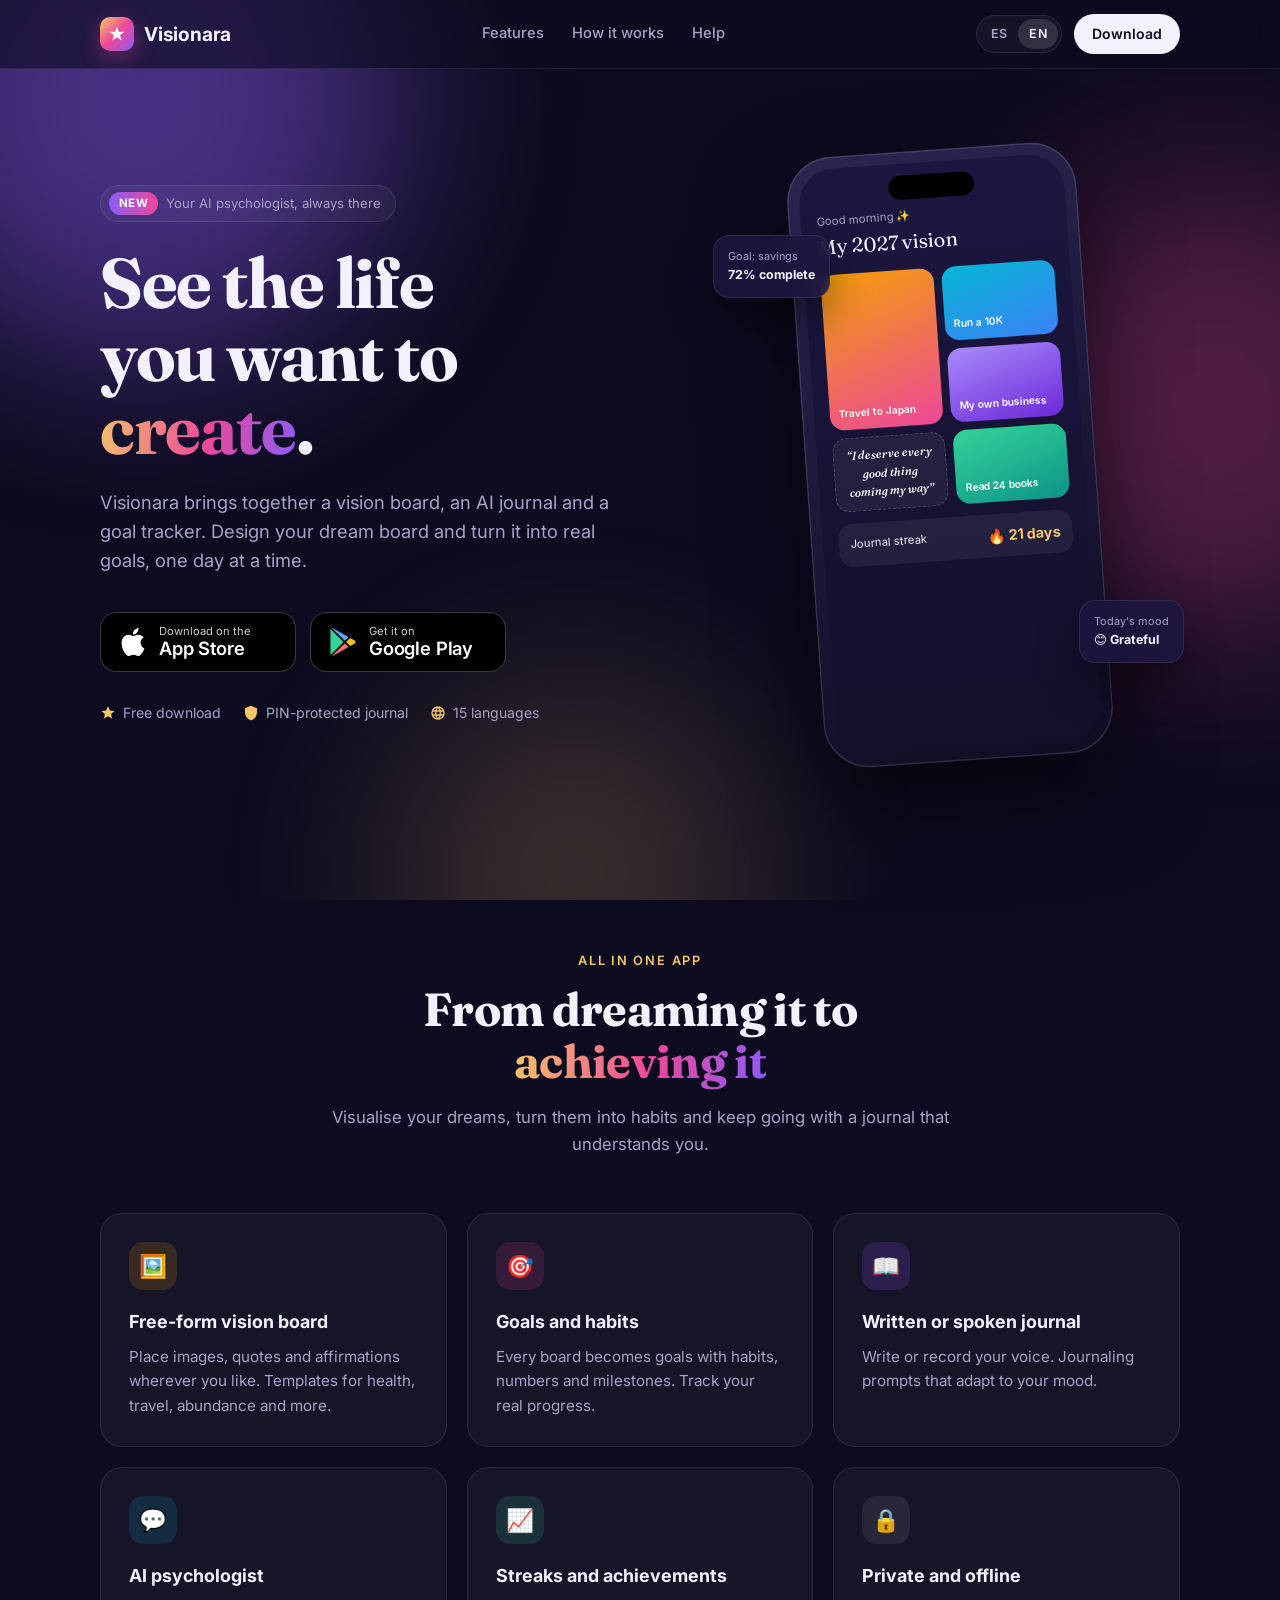
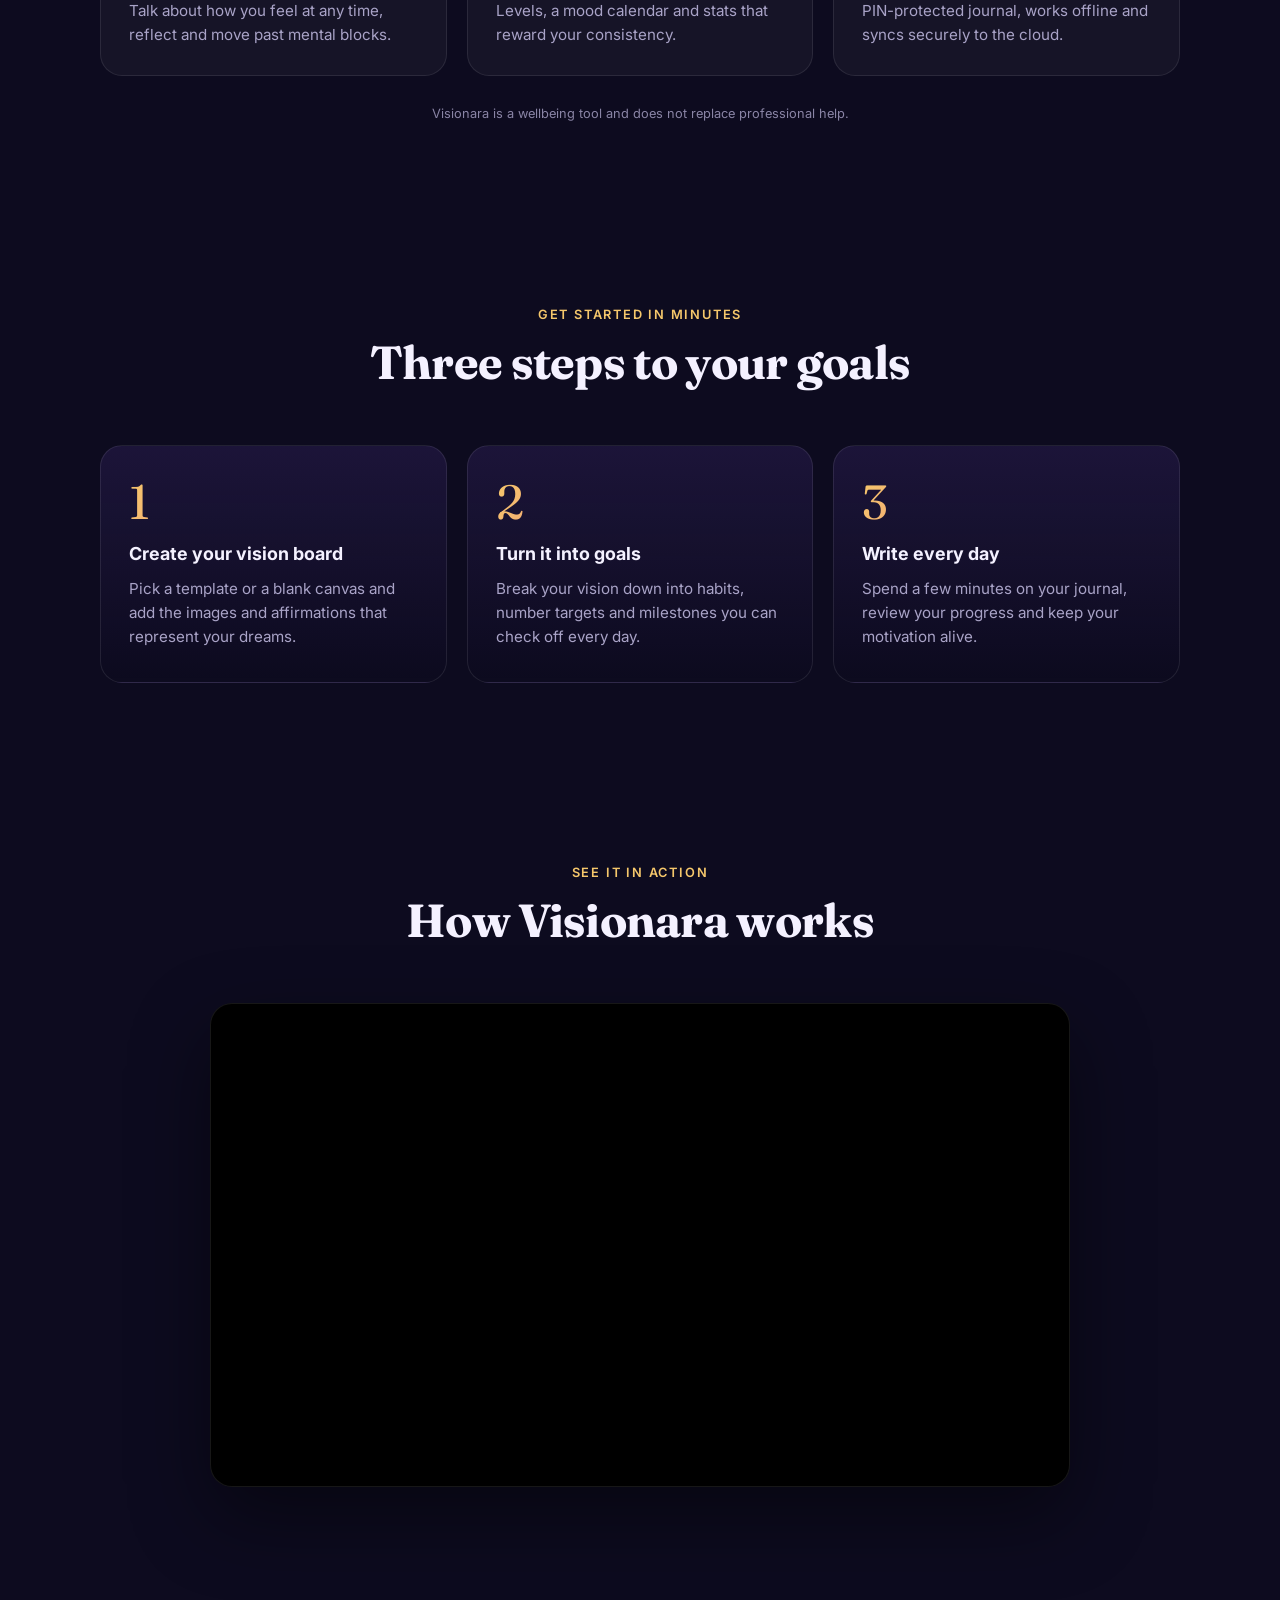
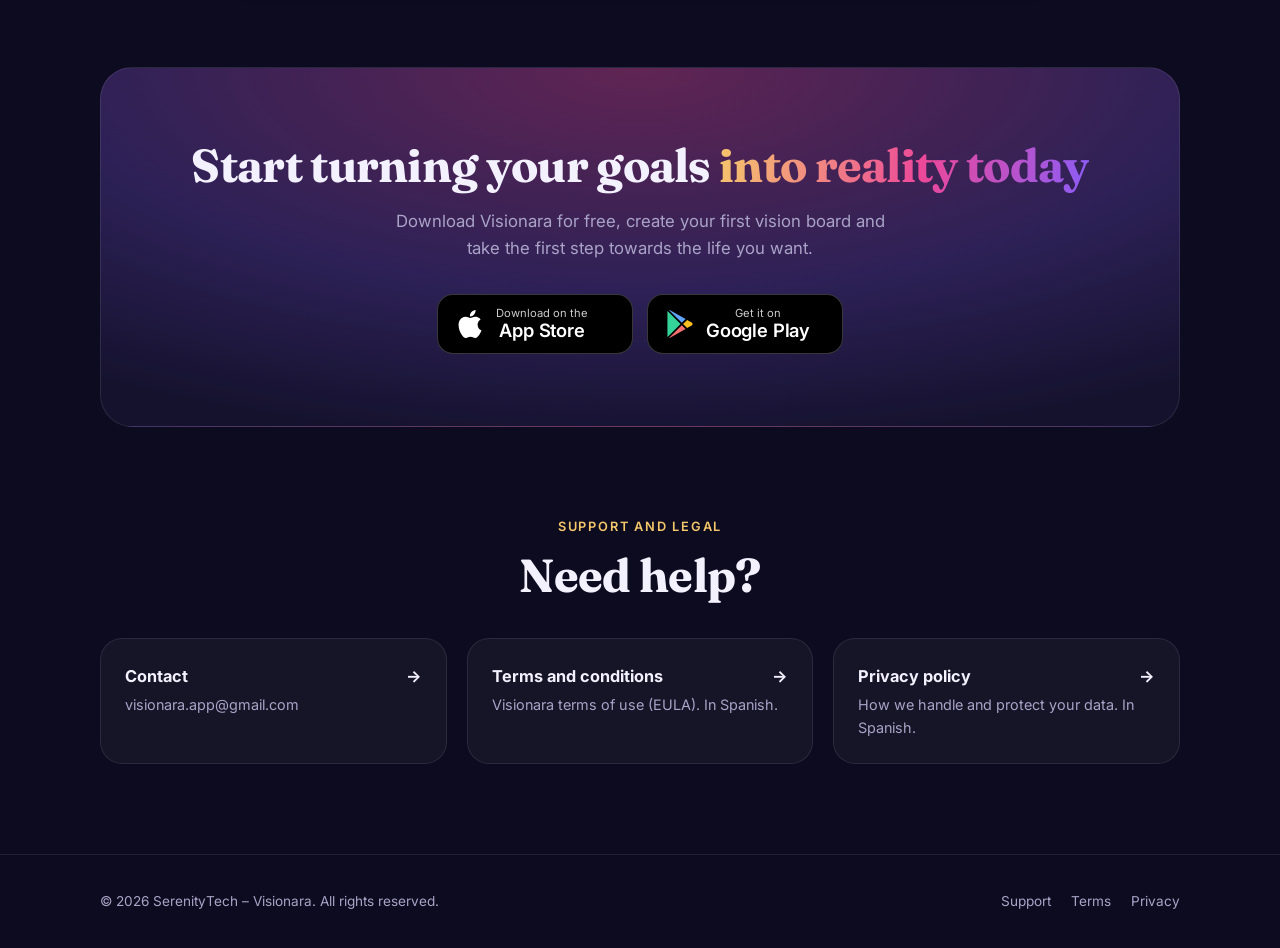
==== en/index.html @ 7c5d0c8c "Add English landing page and header language switcher Move shared styles and scripts to assets/ so b" ====
<!DOCTYPE html>
<html lang="en">
<head>
    <meta charset="UTF-8">
    <meta name="viewport" content="width=device-width, initial-scale=1.0">
    <title>Visionara · Vision Board, AI Journal & Goals</title>
    <meta name="description" content="Visionara brings together a vision board, an AI journal and a goal tracker. Download it free on iPhone and Android.">
    <meta name="theme-color" content="#0d0b1f">
    <meta property="og:title" content="Visionara · Vision Board AI">
    <meta property="og:description" content="Design your vision board, turn it into real goals and write in your journal every day.">
    <meta property="og:type" content="website">
    <meta property="og:url" content="https://nacho-developer.github.io/visionara-tyc/en/">
    <link rel="preconnect" href="https://fonts.googleapis.com">
    <link rel="preconnect" href="https://fonts.gstatic.com" crossorigin>
    <link href="https://fonts.googleapis.com/css2?family=Fraunces:opsz,wght@9..144,500;9..144,700&family=Inter:wght@400;500;600;700&display=swap" rel="stylesheet">
    <link rel="alternate" hreflang="es" href="https://nacho-developer.github.io/visionara-tyc/">
    <link rel="alternate" hreflang="en" href="https://nacho-developer.github.io/visionara-tyc/en/">
    <link rel="alternate" hreflang="x-default" href="https://nacho-developer.github.io/visionara-tyc/">
    <link rel="stylesheet" href="../assets/styles.css">
</head>
<body>

    <div class="aurora" aria-hidden="true"><span></span><span></span><span></span></div>

    <nav>
        <div class="container">
            <a href="#" class="logo">
                <span class="logo-mark">
                    <svg width="18" height="18" viewBox="0 0 24 24" fill="#fff" aria-hidden="true"><path d="M12 2l2.4 6.9H22l-6 4.6 2.3 7L12 16.3 5.7 20.5 8 13.5 2 8.9h7.6z"/></svg>
                </span>
                Visionara
            </a>
            <div class="nav-links">
                <a href="#features">Features</a>
                <a href="#how-it-works">How it works</a>
                <a href="#help">Help</a>
            </div>
            <div class="nav-right">
                <div class="lang-switch" aria-label="Language">
                    <a href="../" hreflang="es">ES</a>
                    <a href="./" hreflang="en" aria-current="true">EN</a>
                </div>
                <a href="#download" class="nav-cta">Download</a>
            </div>
        </div>
    </nav>

    <header class="hero">
        <div class="container">
            <div>
                <div class="pill"><b>NEW</b> Your AI psychologist, always there</div>
                <h1 class="serif">See the life<br>you want to <span class="grad-text">create</span>.</h1>
                <p class="lead">Visionara brings together a vision board, an AI journal and a goal tracker. Design your dream board and turn it into real goals, one day at a time.</p>

                <div class="stores" id="download">
                    <a class="store-btn" data-store="ios" href="https://apps.apple.com/app/id6755433504" target="_blank" rel="noopener" aria-label="Download on the App Store">
                        <svg viewBox="0 0 24 24" fill="currentColor" aria-hidden="true"><path d="M12.152 6.896c-.948 0-2.415-1.078-3.96-1.04-2.04.027-3.91 1.183-4.961 3.014-2.117 3.675-.546 9.103 1.519 12.09 1.013 1.454 2.208 3.09 3.792 3.039 1.52-.065 2.09-.987 3.935-.987 1.831 0 2.35.987 3.96.948 1.637-.026 2.676-1.48 3.676-2.948 1.156-1.688 1.636-3.325 1.662-3.415-.039-.013-3.182-1.221-3.22-4.857-.026-3.04 2.48-4.494 2.597-4.559-1.429-2.09-3.623-2.324-4.39-2.376-2-.156-3.675 1.09-4.61 1.09zM15.53 3.83c.843-1.012 1.4-2.427 1.245-3.83-1.207.052-2.662.805-3.532 1.818-.78.896-1.454 2.338-1.273 3.714 1.338.104 2.715-.688 3.559-1.701"/></svg>
                        <span><small>Download on the</small><strong>App Store</strong></span>
                    </a>
                    <a class="store-btn" data-store="android" href="https://play.google.com/store/apps/details?id=com.nachodev130.visionara" target="_blank" rel="noopener" aria-label="Get it on Google Play">
                        <svg viewBox="0 0 24 24" aria-hidden="true"><path fill="#34d399" d="M1.337.924a1.486 1.486 0 0 0-.112.568v21.017c0 .217.045.419.124.6l11.155-11.087L1.337.924z"/><path fill="#60a5fa" d="M13.544 10.989l3.258-3.238L3.45.195a1.466 1.466 0 0 0-.946-.179l11.04 10.973z"/><path fill="#fbbf24" d="M22.018 13.298l-3.919 2.218-3.515-3.493 3.543-3.521 3.891 2.202a1.49 1.49 0 0 1 0 2.594z"/><path fill="#f87171" d="M13.544 13.056l-11 10.933c.298.036.612-.016.906-.183l13.324-7.54-3.23-3.21z"/></svg>
                        <span><small>Get it on</small><strong>Google Play</strong></span>
                    </a>
                </div>

                <div class="trust">
                    <span><svg viewBox="0 0 24 24" fill="currentColor" aria-hidden="true"><path d="M12 2l2.9 6.3 6.9.7-5.2 4.6 1.5 6.8L12 17l-6.1 3.4 1.5-6.8L2.2 9l6.9-.7z"/></svg>Free download</span>
                    <span><svg viewBox="0 0 24 24" fill="currentColor" aria-hidden="true"><path d="M12 1l9 4v6c0 5.5-3.8 10.7-9 12-5.2-1.3-9-6.5-9-12V5z"/></svg>PIN-protected journal</span>
                    <span><svg viewBox="0 0 24 24" fill="currentColor" aria-hidden="true"><path d="M12 2a10 10 0 100 20 10 10 0 000-20zm6.9 6h-3a15.7 15.7 0 00-1.4-3.6A8 8 0 0118.9 8zM12 4c.8 1.2 1.5 2.5 1.9 4h-3.8c.4-1.5 1.1-2.8 1.9-4zM4.3 14a8.2 8.2 0 010-4h3.4a16.5 16.5 0 000 4zm.8 2h3a15.7 15.7 0 001.4 3.6A8 8 0 015.1 16zm3-8h-3a8 8 0 014.4-3.6C8.9 5.5 8.4 6.7 8.1 8zM12 20c-.8-1.2-1.5-2.5-1.9-4h3.8c-.4 1.5-1.1 2.8-1.9 4zm2.3-6H9.7a14.7 14.7 0 010-4h4.6a14.7 14.7 0 010 4zm.2 5.6c.6-1.1 1.1-2.3 1.4-3.6h3a8 8 0 01-4.4 3.6zm1.8-5.6a16.5 16.5 0 000-4h3.4a8.2 8.2 0 010 4z"/></svg>15 languages</span>
                </div>
            </div>

            <div class="phone-wrap" aria-hidden="true">
                <div class="phone">
                    <div class="screen">
                        <div class="screen-title">Good morning ✨</div>
                        <div class="screen-h">My 2027 vision</div>
                        <div class="board">
                            <div class="tile tall t1">Travel to Japan</div>
                            <div class="tile t2">Run a 10K</div>
                            <div class="tile t3">My own business</div>
                            <div class="tile t5">“I deserve every good thing coming my way”</div>
                            <div class="tile t4">Read 24 books</div>
                        </div>
                        <div class="streak"><span>Journal streak</span><b>🔥 21 days</b></div>
                    </div>
                </div>
                <div class="float-card fc1"><div class="k">Goal: savings</div><strong>72% complete</strong></div>
                <div class="float-card fc2"><div class="k">Today's mood</div><strong>😊 Grateful</strong></div>
            </div>
        </div>
    </header>

    <section id="features">
        <div class="container">
            <div class="section-head reveal">
                <div class="eyebrow">All in one app</div>
                <h2 class="serif">From dreaming it to <span class="grad-text">achieving it</span></h2>
                <p>Visualise your dreams, turn them into habits and keep going with a journal that understands you.</p>
            </div>
            <div class="features">
                <div class="feature reveal">
                    <div class="icon i1">🖼️</div>
                    <h3>Free-form vision board</h3>
                    <p>Place images, quotes and affirmations wherever you like. Templates for health, travel, abundance and more.</p>
                </div>
                <div class="feature reveal">
                    <div class="icon i2">🎯</div>
                    <h3>Goals and habits</h3>
                    <p>Every board becomes goals with habits, numbers and milestones. Track your real progress.</p>
                </div>
                <div class="feature reveal">
                    <div class="icon i3">📖</div>
                    <h3>Written or spoken journal</h3>
                    <p>Write or record your voice. Journaling prompts that adapt to your mood.</p>
                </div>
                <div class="feature reveal">
                    <div class="icon i4">💬</div>
                    <h3>AI psychologist</h3>
                    <p>Talk about how you feel at any time, reflect and move past mental blocks.</p>
                </div>
                <div class="feature reveal">
                    <div class="icon i5">📈</div>
                    <h3>Streaks and achievements</h3>
                    <p>Levels, a mood calendar and stats that reward your consistency.</p>
                </div>
                <div class="feature reveal">
                    <div class="icon i6">🔒</div>
                    <h3>Private and offline</h3>
                    <p>PIN-protected journal, works offline and syncs securely to the cloud.</p>
                </div>
            </div>
            <p class="disclaimer">Visionara is a wellbeing tool and does not replace professional help.</p>
        </div>
    </section>

    <section id="how-it-works">
        <div class="container">
            <div class="section-head reveal">
                <div class="eyebrow">Get started in minutes</div>
                <h2 class="serif">Three steps to your goals</h2>
            </div>
            <div class="steps">
                <div class="step reveal">
                    <h3>Create your vision board</h3>
                    <p>Pick a template or a blank canvas and add the images and affirmations that represent your dreams.</p>
                </div>
                <div class="step reveal">
                    <h3>Turn it into goals</h3>
                    <p>Break your vision down into habits, number targets and milestones you can check off every day.</p>
                </div>
                <div class="step reveal">
                    <h3>Write every day</h3>
                    <p>Spend a few minutes on your journal, review your progress and keep your motivation alive.</p>
                </div>
            </div>
        </div>
    </section>

    <section id="video">
        <div class="container">
            <div class="section-head reveal">
                <div class="eyebrow">See it in action</div>
                <h2 class="serif">How Visionara works</h2>
            </div>
            <div class="video reveal">
                <iframe src="https://www.youtube-nocookie.com/embed/vrCN_XX_kZc" title="Visionara introduction video" loading="lazy" allow="accelerometer; encrypted-media; gyroscope; picture-in-picture" allowfullscreen></iframe>
            </div>
        </div>
    </section>

    <section>
        <div class="container">
            <div class="cta reveal">
                <h2 class="serif">Start turning your goals <span class="grad-text">into reality today</span></h2>
                <p>Download Visionara for free, create your first vision board and take the first step towards the life you want.</p>
                <div class="stores" id="stores-bottom"></div>
            </div>
        </div>
    </section>

    <section id="help" style="padding-top: 0;">
        <div class="container">
            <div class="section-head reveal" style="margin-bottom: 36px;">
                <div class="eyebrow">Support and legal</div>
                <h2 class="serif">Need help?</h2>
            </div>
            <div class="help">
                <a href="mailto:visionara.app@gmail.com" class="reveal">
                    <h3>Contact <span>→</span></h3>
                    <p>visionara.app@gmail.com</p>
                </a>
                <a href="../terms-and-conditions.html" class="reveal">
                    <h3>Terms and conditions <span>→</span></h3>
                    <p>Visionara terms of use (EULA). In Spanish.</p>
                </a>
                <a href="../private-policy.html" class="reveal">
                    <h3>Privacy policy <span>→</span></h3>
                    <p>How we handle and protect your data. In Spanish.</p>
                </a>
            </div>
        </div>
    </section>

    <footer>
        <div class="container">
            <p>© 2026 SerenityTech – Visionara. All rights reserved.</p>
            <nav>
                <a href="../support.html">Support</a>
                <a href="../terms-and-conditions.html">Terms</a>
                <a href="../private-policy.html">Privacy</a>
            </nav>
        </div>
    </footer>

    <script src="../assets/main.js"></script>
</body>
</html>
---- assets/styles.css ----
:root {
    --bg: #0d0b1f;
    --bg-2: #15122e;
    --card: rgba(255, 255, 255, 0.04);
    --card-border: rgba(255, 255, 255, 0.09);
    --text: #f4f1ff;
    --muted: #a9a3c7;
    --violet: #8b5cf6;
    --pink: #ec4899;
    --gold: #f5c76b;
    --teal: #2a9d8f;
    --radius: 22px;
}

* { box-sizing: border-box; margin: 0; padding: 0; }
html { scroll-behavior: smooth; }
body {
    font-family: 'Inter', system-ui, -apple-system, sans-serif;
    background: var(--bg);
    color: var(--text);
    line-height: 1.6;
    -webkit-font-smoothing: antialiased;
    overflow-x: hidden;
}
a { color: inherit; text-decoration: none; }
img, svg { display: block; }
.container { width: 100%; max-width: 1120px; margin: 0 auto; padding: 0 20px; }
.serif { font-family: 'Fraunces', Georgia, serif; }
.grad-text {
    background: linear-gradient(100deg, var(--gold), var(--pink) 55%, var(--violet));
    -webkit-background-clip: text; background-clip: text; color: transparent;
}

/* Fondo aurora */
.aurora { position: fixed; inset: 0; z-index: -1; overflow: hidden; pointer-events: none; }
.aurora span {
    position: absolute; border-radius: 50%; filter: blur(90px); opacity: .45;
    animation: drift 22s ease-in-out infinite alternate;
}
.aurora span:nth-child(1) { width: 520px; height: 520px; background: var(--violet); top: -160px; left: -120px; }
.aurora span:nth-child(2) { width: 460px; height: 460px; background: var(--pink); top: 20%; right: -160px; animation-delay: -6s; opacity: .3; }
.aurora span:nth-child(3) { width: 380px; height: 380px; background: var(--gold); bottom: -160px; left: 30%; animation-delay: -12s; opacity: .18; }
@keyframes drift { to { transform: translate(60px, 40px) scale(1.12); } }

/* Navegación */
nav {
    position: sticky; top: 0; z-index: 50;
    backdrop-filter: blur(14px); -webkit-backdrop-filter: blur(14px);
    background: rgba(13, 11, 31, 0.6);
    border-bottom: 1px solid var(--card-border);
}
nav .container { display: flex; align-items: center; justify-content: space-between; height: 68px; }
.logo { display: flex; align-items: center; gap: 10px; font-weight: 700; font-size: 1.2rem; letter-spacing: -.01em; }
.logo-mark {
    width: 34px; height: 34px; border-radius: 10px;
    background: linear-gradient(135deg, var(--gold), var(--pink), var(--violet));
    display: grid; place-items: center; box-shadow: 0 6px 20px rgba(236, 72, 153, .35);
}
.nav-links { display: flex; gap: 28px; font-size: .92rem; color: var(--muted); font-weight: 500; }
.nav-links a:hover { color: var(--text); }
.nav-cta {
    font-size: .88rem; font-weight: 600; padding: 9px 18px; border-radius: 999px;
    background: var(--text); color: var(--bg); transition: transform .2s;
}
.nav-cta:hover { transform: translateY(-1px); }
.nav-right { display: flex; align-items: center; gap: 12px; }
.lang-switch {
    display: inline-flex; padding: 3px; border-radius: 999px;
    background: var(--card); border: 1px solid var(--card-border);
    font-size: .78rem; font-weight: 600; letter-spacing: .03em;
}
.lang-switch a { padding: 5px 11px; border-radius: 999px; color: var(--muted); transition: color .2s, background .2s; }
.lang-switch a:hover { color: var(--text); }
.lang-switch a[aria-current="true"] { background: rgba(255, 255, 255, .12); color: var(--text); }

/* Hero */
.hero { padding: 80px 0 100px; }
.hero .container { display: grid; grid-template-columns: 1.1fr .9fr; gap: 56px; align-items: center; }
.pill {
    display: inline-flex; align-items: center; gap: 8px; padding: 6px 14px 6px 8px;
    border-radius: 999px; background: var(--card); border: 1px solid var(--card-border);
    font-size: .82rem; color: var(--muted); margin-bottom: 24px;
}
.pill b { background: linear-gradient(90deg, var(--violet), var(--pink)); color: #fff; padding: 2px 10px; border-radius: 999px; font-size: .72rem; letter-spacing: .04em; }
h1 { font-size: clamp(2.6rem, 6vw, 4.4rem); line-height: 1.04; letter-spacing: -.02em; font-weight: 700; margin-bottom: 22px; }
.lead { font-size: 1.15rem; color: var(--muted); max-width: 520px; margin-bottom: 36px; }
.stores { display: flex; flex-wrap: wrap; gap: 14px; }
.store-btn {
    display: inline-flex; align-items: center; gap: 12px; min-width: 196px;
    padding: 12px 22px 12px 18px; border-radius: 16px;
    background: #000; color: #fff; border: 1px solid rgba(255, 255, 255, .22);
    transition: transform .2s, box-shadow .2s, border-color .2s;
}
.store-btn:hover { transform: translateY(-2px); border-color: rgba(255, 255, 255, .5); box-shadow: 0 12px 30px rgba(139, 92, 246, .3); }
.store-btn svg { width: 28px; height: 28px; flex-shrink: 0; }
.store-btn small { display: block; font-size: .7rem; opacity: .8; line-height: 1.1; }
.store-btn strong { display: block; font-size: 1.15rem; font-weight: 600; line-height: 1.2; letter-spacing: -.01em; }
.store-btn.is-recommended { box-shadow: 0 0 0 3px rgba(245, 199, 107, .45); }
.trust { display: flex; flex-wrap: wrap; gap: 22px; margin-top: 30px; font-size: .88rem; color: var(--muted); }
.trust span { display: inline-flex; align-items: center; gap: 7px; }
.trust svg { width: 16px; height: 16px; color: var(--gold); }

/* Mockup de teléfono */
.phone-wrap { position: relative; display: flex; justify-content: center; }
.phone {
    width: 290px; aspect-ratio: 9 / 19; border-radius: 46px; padding: 12px;
    background: linear-gradient(160deg, #2a2550, #0f0c22);
    box-shadow: 0 40px 90px rgba(0, 0, 0, .55), inset 0 0 0 1.5px rgba(255, 255, 255, .12);
    transform: rotate(-4deg); animation: float 7s ease-in-out infinite;
}
@keyframes float { 50% { transform: rotate(-4deg) translateY(-14px); } }
.screen {
    height: 100%; border-radius: 36px; overflow: hidden; position: relative;
    background: linear-gradient(180deg, #1c1740, #120f2a); padding: 44px 16px 16px;
}
.screen::before {
    content: ""; position: absolute; top: 12px; left: 50%; transform: translateX(-50%);
    width: 86px; height: 24px; border-radius: 20px; background: #000;
}
.screen-title { font-size: .7rem; color: var(--muted); }
.screen-h { font-family: 'Fraunces', serif; font-size: 1.25rem; margin-bottom: 12px; }
.board { display: grid; grid-template-columns: repeat(2, 1fr); grid-auto-rows: 74px; gap: 8px; }
.tile { border-radius: 14px; padding: 9px; font-size: .64rem; font-weight: 600; display: flex; align-items: flex-end; color: #fff; }
.tile.tall { grid-row: span 2; }
.t1 { background: linear-gradient(160deg, #f59e0b, #ec4899); }
.t2 { background: linear-gradient(160deg, #06b6d4, #3b82f6); }
.t3 { background: linear-gradient(160deg, #a78bfa, #6d28d9); }
.t4 { background: linear-gradient(160deg, #34d399, #0d9488); }
.t5 { background: rgba(255, 255, 255, .06); border: 1px dashed rgba(255, 255, 255, .2); font-family: 'Fraunces', serif; font-style: italic; font-weight: 500; font-size: .72rem; align-items: center; text-align: center; justify-content: center; }
.streak { margin-top: 12px; border-radius: 14px; padding: 10px 12px; background: rgba(255, 255, 255, .06); display: flex; justify-content: space-between; align-items: center; font-size: .7rem; }
.streak b { color: var(--gold); font-size: .9rem; }
.float-card {
    position: absolute; background: rgba(28, 23, 64, .85); backdrop-filter: blur(10px);
    border: 1px solid var(--card-border); border-radius: 16px; padding: 12px 14px;
    font-size: .78rem; box-shadow: 0 20px 40px rgba(0, 0, 0, .4);
    animation: float2 6s ease-in-out infinite;
}
.float-card .k { color: var(--muted); font-size: .68rem; }
.fc1 { top: 14%; left: -6px; }
.fc2 { bottom: 16%; right: -4px; animation-delay: -3s; }
@keyframes float2 { 50% { transform: translateY(-10px); } }

/* Secciones */
section { padding: 90px 0; }
.eyebrow { font-size: .8rem; letter-spacing: .14em; text-transform: uppercase; color: var(--gold); font-weight: 600; margin-bottom: 12px; }
h2 { font-size: clamp(2rem, 4vw, 2.9rem); line-height: 1.12; letter-spacing: -.015em; margin-bottom: 16px; }
.section-head { text-align: center; max-width: 640px; margin: 0 auto 56px; }
.section-head p { color: var(--muted); font-size: 1.05rem; }

.features { display: grid; grid-template-columns: repeat(3, 1fr); gap: 20px; }
.feature {
    background: var(--card); border: 1px solid var(--card-border); border-radius: var(--radius);
    padding: 28px; transition: transform .25s, border-color .25s, background .25s;
}
.feature:hover { transform: translateY(-4px); border-color: rgba(245, 199, 107, .35); background: rgba(255, 255, 255, .06); }
.feature .icon { width: 48px; height: 48px; border-radius: 14px; display: grid; place-items: center; font-size: 1.4rem; margin-bottom: 18px; }
.feature h3 { font-size: 1.12rem; margin-bottom: 8px; }
.feature p { color: var(--muted); font-size: .95rem; }
.i1 { background: rgba(245, 158, 11, .15); }
.i2 { background: rgba(236, 72, 153, .15); }
.i3 { background: rgba(139, 92, 246, .18); }
.i4 { background: rgba(6, 182, 212, .15); }
.i5 { background: rgba(52, 211, 153, .15); }
.i6 { background: rgba(255, 255, 255, .08); }

.steps { display: grid; grid-template-columns: repeat(3, 1fr); gap: 20px; counter-reset: step; }
.step { position: relative; padding: 32px 28px; border-radius: var(--radius); background: linear-gradient(180deg, rgba(139, 92, 246, .12), transparent); border: 1px solid var(--card-border); }
.step::before {
    counter-increment: step; content: counter(step);
    font-family: 'Fraunces', serif; font-size: 3rem; line-height: 1; display: block; margin-bottom: 14px;
    background: linear-gradient(120deg, var(--gold), var(--pink)); -webkit-background-clip: text; background-clip: text; color: transparent;
}
.step h3 { font-size: 1.12rem; margin-bottom: 8px; }
.step p { color: var(--muted); font-size: .95rem; }

.video {
    max-width: 860px; margin: 0 auto; aspect-ratio: 16 / 9; border-radius: var(--radius); overflow: hidden;
    border: 1px solid var(--card-border); box-shadow: 0 30px 80px rgba(0, 0, 0, .45); background: #000;
}
.video iframe { width: 100%; height: 100%; border: 0; }

.cta {
    text-align: center; border-radius: 32px; padding: 72px 28px; position: relative; overflow: hidden;
    background: radial-gradient(120% 140% at 50% 0%, rgba(236, 72, 153, .35), rgba(139, 92, 246, .2) 45%, rgba(13, 11, 31, 0) 75%), var(--bg-2);
    border: 1px solid var(--card-border);
}
.cta p { color: var(--muted); max-width: 520px; margin: 0 auto 32px; font-size: 1.05rem; }
.cta .stores { justify-content: center; }

.help { display: grid; grid-template-columns: repeat(3, 1fr); gap: 20px; }
.help a {
    display: block; padding: 24px; border-radius: var(--radius); background: var(--card); border: 1px solid var(--card-border);
    transition: border-color .2s, transform .2s;
}
.help a:hover { border-color: rgba(255, 255, 255, .25); transform: translateY(-2px); }
.help h3 { font-size: 1.02rem; margin-bottom: 4px; display: flex; justify-content: space-between; }
.help p { color: var(--muted); font-size: .9rem; word-break: break-word; }

footer { border-top: 1px solid var(--card-border); padding: 36px 0; color: var(--muted); font-size: .85rem; }
footer .container { display: flex; flex-wrap: wrap; gap: 16px; justify-content: space-between; align-items: center; }
footer nav { position: static; background: none; border: 0; backdrop-filter: none; display: flex; gap: 20px; }
footer a:hover { color: var(--text); }

.disclaimer { text-align: center; color: var(--muted); font-size: .8rem; margin-top: 28px; opacity: .8; }

/* Animación de entrada */
.reveal { opacity: 0; transform: translateY(24px); transition: opacity .7s ease, transform .7s ease; }
.reveal.visible { opacity: 1; transform: none; }

@media (max-width: 900px) {
    .hero { padding: 48px 0 70px; }
    .hero .container { grid-template-columns: 1fr; text-align: center; gap: 64px; }
    .lead { margin-left: auto; margin-right: auto; }
    .stores, .trust { justify-content: center; }
    .pill { margin-left: auto; margin-right: auto; }
    .features, .steps, .help { grid-template-columns: 1fr 1fr; }
    .nav-links { display: none; }
}
@media (max-width: 400px) {
    .nav-cta { display: none; }
}
@media (max-width: 600px) {
    .features, .steps, .help { grid-template-columns: 1fr; }
    section { padding: 64px 0; }
    .store-btn { width: 100%; justify-content: center; }
    .phone { width: 250px; }
    .fc1 { left: 0; } .fc2 { right: 0; }
    .cta { padding: 52px 20px; }
    footer .container { flex-direction: column; text-align: center; }
}
@media (prefers-reduced-motion: reduce) {
    *, *::before, *::after { animation: none !important; transition: none !important; }
    .reveal { opacity: 1; transform: none; }
}
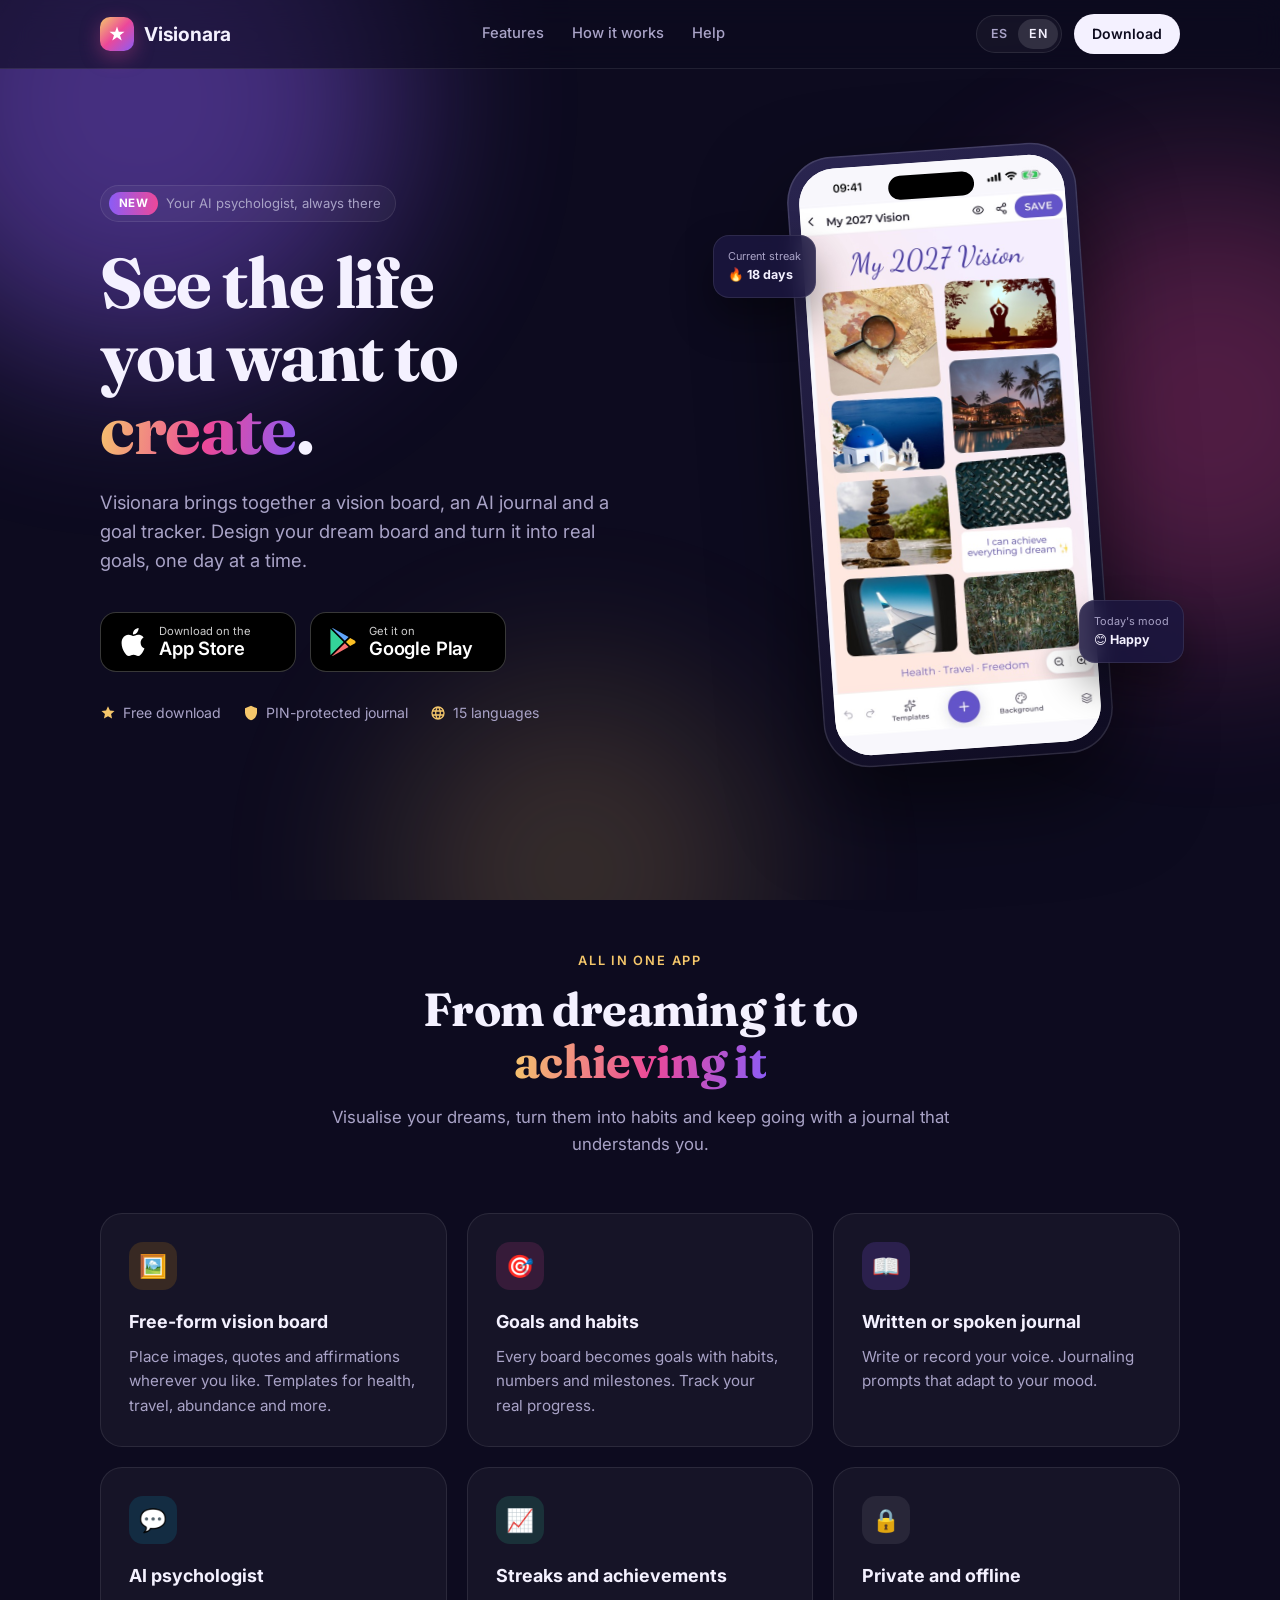
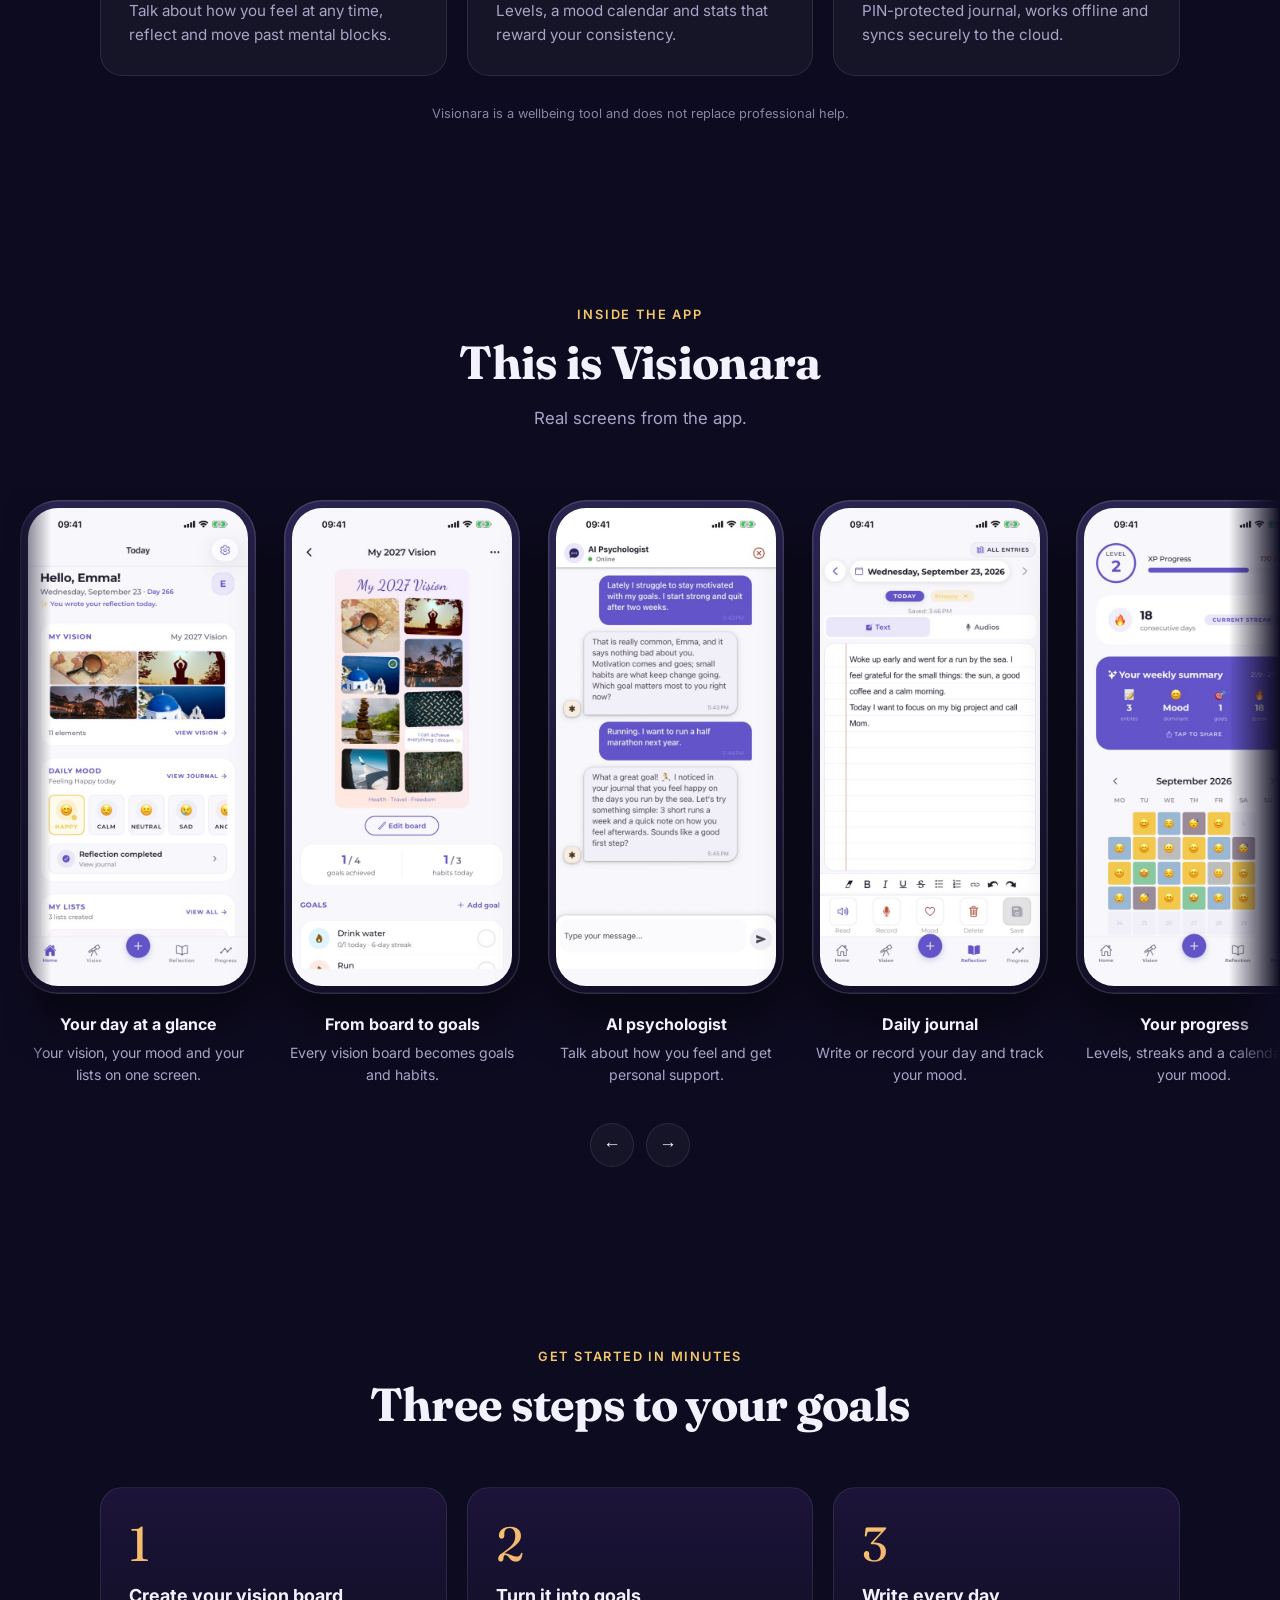
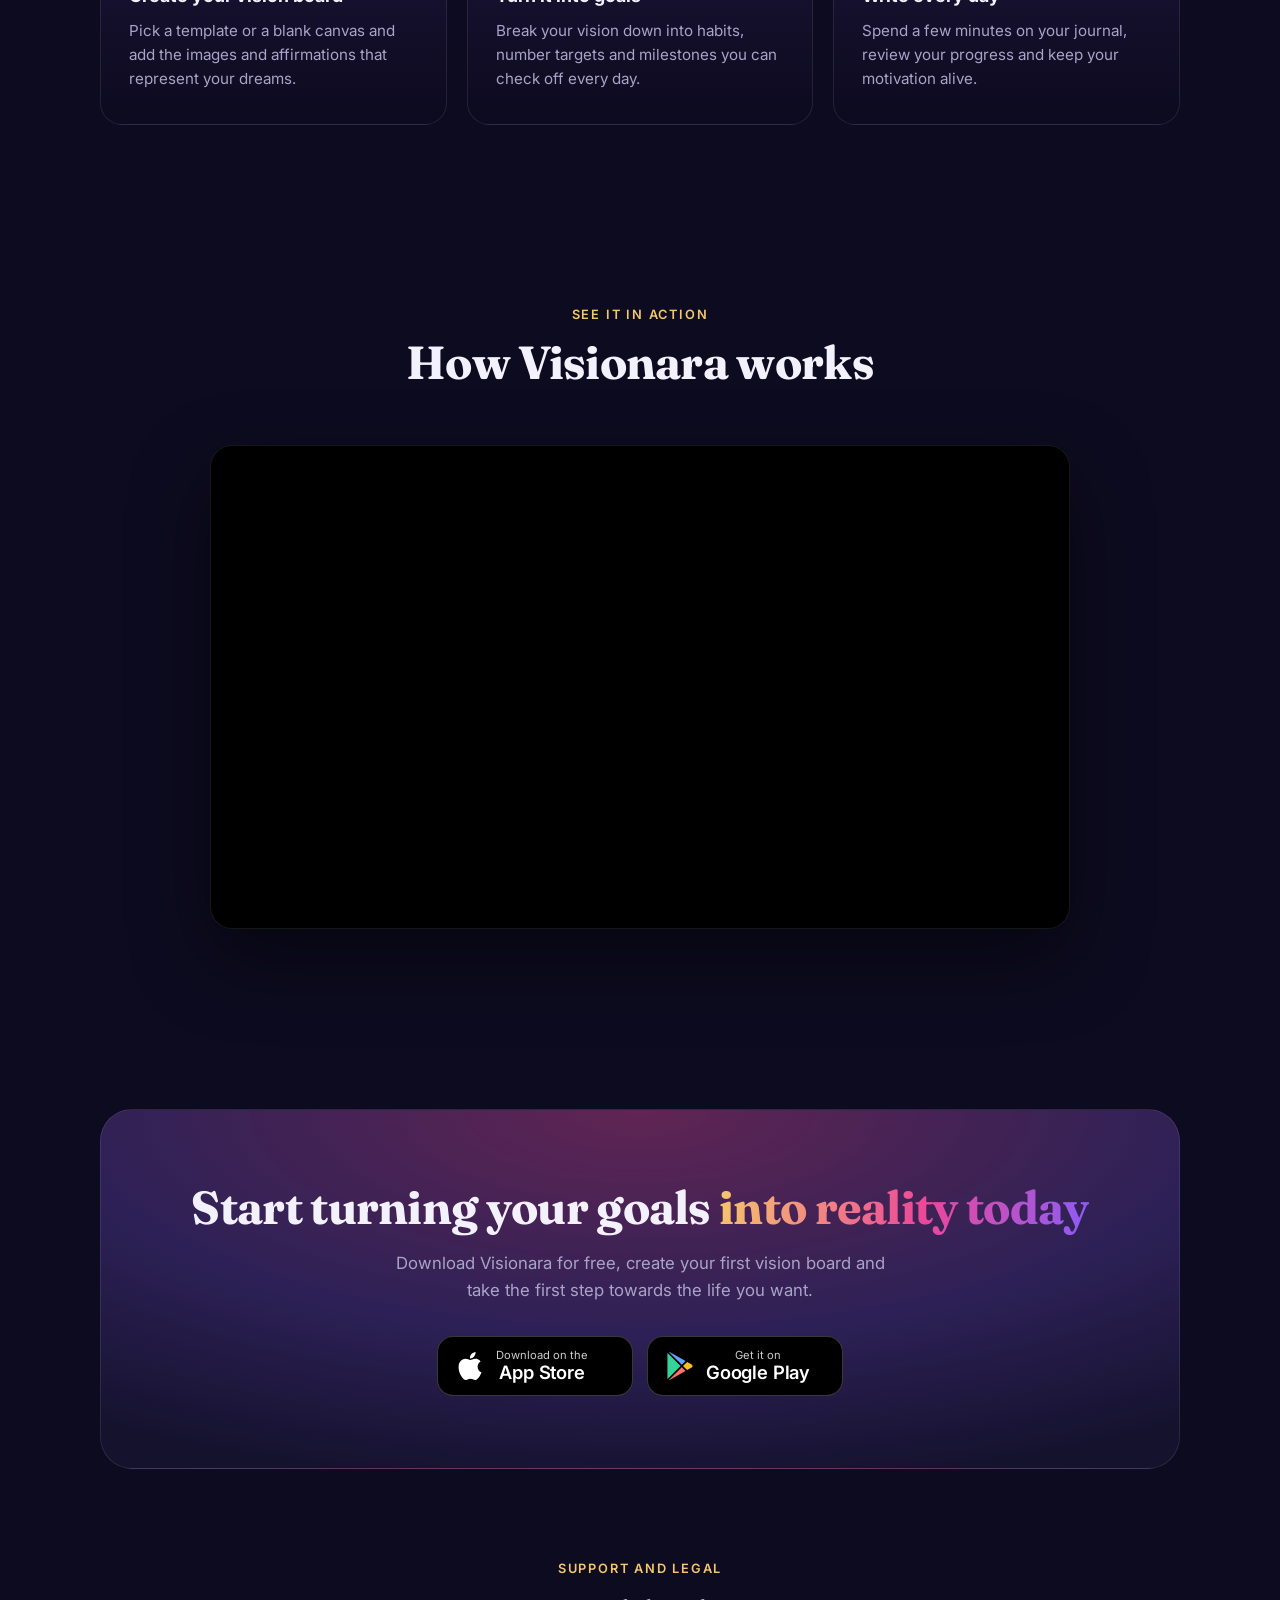
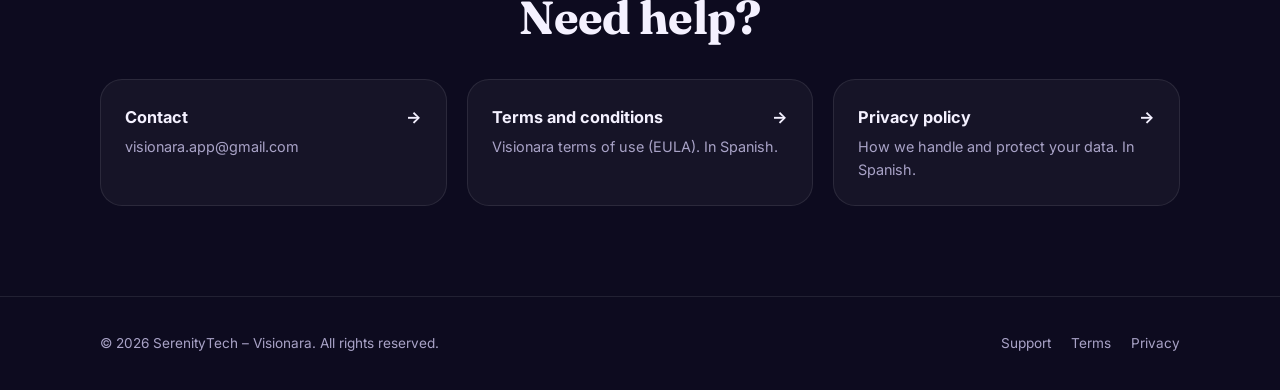
==== commit d6fa3e96: "Redirect by browser language and show real app screenshots - assets/lang.js sends visitors to the es" ====
--- a/en/index.html
+++ b/en/index.html
@@ -16,6 +16,7 @@
     <link rel="alternate" hreflang="es" href="https://nacho-developer.github.io/visionara-tyc/">
     <link rel="alternate" hreflang="en" href="https://nacho-developer.github.io/visionara-tyc/en/">
     <link rel="alternate" hreflang="x-default" href="https://nacho-developer.github.io/visionara-tyc/">
+    <script src="../assets/lang.js"></script>
     <link rel="stylesheet" href="../assets/styles.css">
 </head>
 <body>
@@ -37,8 +38,8 @@
             </div>
             <div class="nav-right">
                 <div class="lang-switch" aria-label="Language">
-                    <a href="../" hreflang="es">ES</a>
-                    <a href="./" hreflang="en" aria-current="true">EN</a>
+                    <a href="../?lang=es" hreflang="es">ES</a>
+                    <a href="./?lang=en" hreflang="en" aria-current="true">EN</a>
                 </div>
                 <a href="#download" class="nav-cta">Download</a>
             </div>
@@ -70,23 +71,12 @@
                 </div>
             </div>
 
-            <div class="phone-wrap" aria-hidden="true">
+            <div class="phone-wrap">
                 <div class="phone">
-                    <div class="screen">
-                        <div class="screen-title">Good morning ✨</div>
-                        <div class="screen-h">My 2027 vision</div>
-                        <div class="board">
-                            <div class="tile tall t1">Travel to Japan</div>
-                            <div class="tile t2">Run a 10K</div>
-                            <div class="tile t3">My own business</div>
-                            <div class="tile t5">“I deserve every good thing coming my way”</div>
-                            <div class="tile t4">Read 24 books</div>
-                        </div>
-                        <div class="streak"><span>Journal streak</span><b>🔥 21 days</b></div>
-                    </div>
-                </div>
-                <div class="float-card fc1"><div class="k">Goal: savings</div><strong>72% complete</strong></div>
-                <div class="float-card fc2"><div class="k">Today's mood</div><strong>😊 Grateful</strong></div>
+                    <div class="screen"><img src="../assets/screens/en-canvas.jpg" alt="Visionara vision board editor" width="552" height="1200" fetchpriority="high"></div>
+                </div>
+                <div class="float-card fc1" aria-hidden="true"><div class="k">Current streak</div><strong>🔥 18 days</strong></div>
+                <div class="float-card fc2" aria-hidden="true"><div class="k">Today's mood</div><strong>😊 Happy</strong></div>
             </div>
         </div>
     </header>
@@ -131,6 +121,54 @@
                 </div>
             </div>
             <p class="disclaimer">Visionara is a wellbeing tool and does not replace professional help.</p>
+        </div>
+    </section>
+
+    <section id="screens">
+        <div class="container">
+            <div class="section-head reveal">
+                <div class="eyebrow">Inside the app</div>
+                <h2 class="serif">This is Visionara</h2>
+                <p>Real screens from the app.</p>
+            </div>
+        </div>
+        <div class="gallery-wrap reveal">
+            <div class="gallery" aria-label="Visionara screen gallery" tabindex="0">
+                <figure class="shot">
+                    <div class="frame"><img src="../assets/screens/en-home.jpg" alt="Your day at a glance" width="552" height="1200" loading="lazy"></div>
+                    <h3>Your day at a glance</h3>
+                    <p>Your vision, your mood and your lists on one screen.</p>
+                </figure>
+                <figure class="shot">
+                    <div class="frame"><img src="../assets/screens/en-page.jpg" alt="From board to goals" width="552" height="1200" loading="lazy"></div>
+                    <h3>From board to goals</h3>
+                    <p>Every vision board becomes goals and habits.</p>
+                </figure>
+                <figure class="shot">
+                    <div class="frame"><img src="../assets/screens/en-chat.jpg" alt="AI psychologist" width="552" height="1200" loading="lazy"></div>
+                    <h3>AI psychologist</h3>
+                    <p>Talk about how you feel and get personal support.</p>
+                </figure>
+                <figure class="shot">
+                    <div class="frame"><img src="../assets/screens/en-journal.jpg" alt="Daily journal" width="552" height="1200" loading="lazy"></div>
+                    <h3>Daily journal</h3>
+                    <p>Write or record your day and track your mood.</p>
+                </figure>
+                <figure class="shot">
+                    <div class="frame"><img src="../assets/screens/en-progress.jpg" alt="Your progress" width="552" height="1200" loading="lazy"></div>
+                    <h3>Your progress</h3>
+                    <p>Levels, streaks and a calendar of your mood.</p>
+                </figure>
+                <figure class="shot">
+                    <div class="frame"><img src="../assets/screens/en-boards.jpg" alt="A board for every dream" width="552" height="1200" loading="lazy"></div>
+                    <h3>A board for every dream</h3>
+                    <p>All your vision boards in one place.</p>
+                </figure>
+            </div>
+            <div class="gallery-nav">
+                <button type="button" data-dir="-1" aria-label="Previous">←</button>
+                <button type="button" data-dir="1" aria-label="Next">→</button>
+            </div>
         </div>
     </section>
 
--- a/assets/styles.css
+++ b/assets/styles.css
@@ -111,24 +111,13 @@
 @keyframes float { 50% { transform: rotate(-4deg) translateY(-14px); } }
 .screen {
     height: 100%; border-radius: 36px; overflow: hidden; position: relative;
-    background: linear-gradient(180deg, #1c1740, #120f2a); padding: 44px 16px 16px;
-}
+    background: #fff;
+}
+.screen img { width: 100%; height: 100%; object-fit: cover; object-position: top; }
 .screen::before {
     content: ""; position: absolute; top: 12px; left: 50%; transform: translateX(-50%);
-    width: 86px; height: 24px; border-radius: 20px; background: #000;
-}
-.screen-title { font-size: .7rem; color: var(--muted); }
-.screen-h { font-family: 'Fraunces', serif; font-size: 1.25rem; margin-bottom: 12px; }
-.board { display: grid; grid-template-columns: repeat(2, 1fr); grid-auto-rows: 74px; gap: 8px; }
-.tile { border-radius: 14px; padding: 9px; font-size: .64rem; font-weight: 600; display: flex; align-items: flex-end; color: #fff; }
-.tile.tall { grid-row: span 2; }
-.t1 { background: linear-gradient(160deg, #f59e0b, #ec4899); }
-.t2 { background: linear-gradient(160deg, #06b6d4, #3b82f6); }
-.t3 { background: linear-gradient(160deg, #a78bfa, #6d28d9); }
-.t4 { background: linear-gradient(160deg, #34d399, #0d9488); }
-.t5 { background: rgba(255, 255, 255, .06); border: 1px dashed rgba(255, 255, 255, .2); font-family: 'Fraunces', serif; font-style: italic; font-weight: 500; font-size: .72rem; align-items: center; text-align: center; justify-content: center; }
-.streak { margin-top: 12px; border-radius: 14px; padding: 10px 12px; background: rgba(255, 255, 255, .06); display: flex; justify-content: space-between; align-items: center; font-size: .7rem; }
-.streak b { color: var(--gold); font-size: .9rem; }
+    width: 86px; height: 24px; border-radius: 20px; background: #000; z-index: 1;
+}
 .float-card {
     position: absolute; background: rgba(28, 23, 64, .85); backdrop-filter: blur(10px);
     border: 1px solid var(--card-border); border-radius: 16px; padding: 12px 14px;
@@ -203,6 +192,34 @@
 
 .disclaimer { text-align: center; color: var(--muted); font-size: .8rem; margin-top: 28px; opacity: .8; }
 
+/* Galería de pantallas */
+.gallery-wrap { position: relative; max-width: 1280px; margin: 0 auto; }
+.gallery {
+    display: flex; gap: 28px; overflow-x: auto; scroll-snap-type: x mandatory;
+    padding: 12px 20px 36px; scrollbar-width: none;
+    -webkit-mask-image: linear-gradient(90deg, transparent, #000 4%, #000 96%, transparent);
+    mask-image: linear-gradient(90deg, transparent, #000 4%, #000 96%, transparent);
+}
+.gallery::-webkit-scrollbar { display: none; }
+.shot { flex: 0 0 236px; scroll-snap-align: center; text-align: center; }
+.shot .frame {
+    border-radius: 38px; padding: 8px; margin-bottom: 18px;
+    background: linear-gradient(160deg, #2a2550, #0f0c22);
+    box-shadow: 0 24px 50px rgba(0, 0, 0, .45), inset 0 0 0 1.5px rgba(255, 255, 255, .12);
+    transition: transform .3s;
+}
+.shot:hover .frame { transform: translateY(-6px); }
+.shot img { width: 100%; height: auto; aspect-ratio: 1320 / 2868; border-radius: 30px; background: #fff; }
+.shot h3 { font-size: 1rem; margin-bottom: 4px; }
+.shot p { color: var(--muted); font-size: .88rem; }
+.gallery-nav { display: flex; justify-content: center; gap: 12px; }
+.gallery-nav button {
+    width: 44px; height: 44px; border-radius: 50%; cursor: pointer; font-size: 1.1rem;
+    background: var(--card); border: 1px solid var(--card-border); color: var(--text);
+    transition: background .2s;
+}
+.gallery-nav button:hover { background: rgba(255, 255, 255, .12); }
+
 /* Animación de entrada */
 .reveal { opacity: 0; transform: translateY(24px); transition: opacity .7s ease, transform .7s ease; }
 .reveal.visible { opacity: 1; transform: none; }
@@ -224,6 +241,7 @@
     section { padding: 64px 0; }
     .store-btn { width: 100%; justify-content: center; }
     .phone { width: 250px; }
+    .shot { flex-basis: 210px; }
     .fc1 { left: 0; } .fc2 { right: 0; }
     .cta { padding: 52px 20px; }
     footer .container { flex-direction: column; text-align: center; }
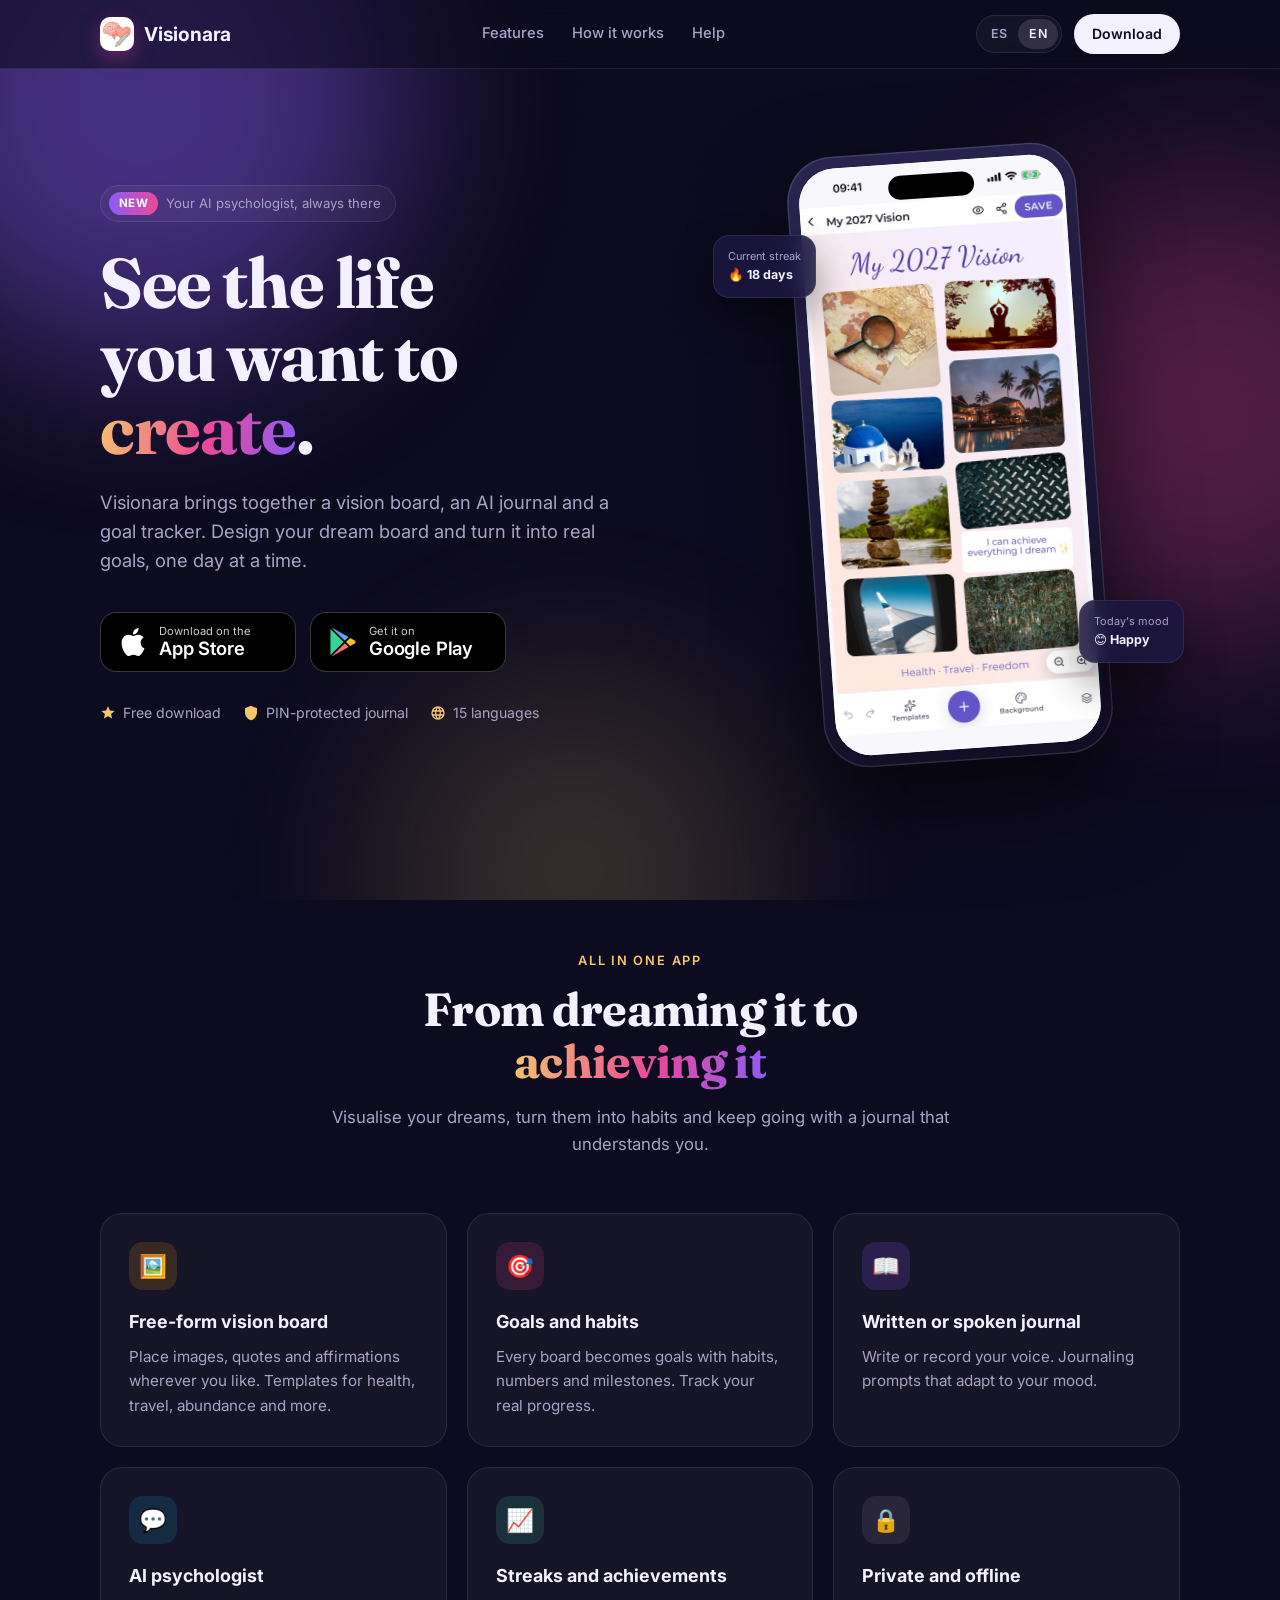
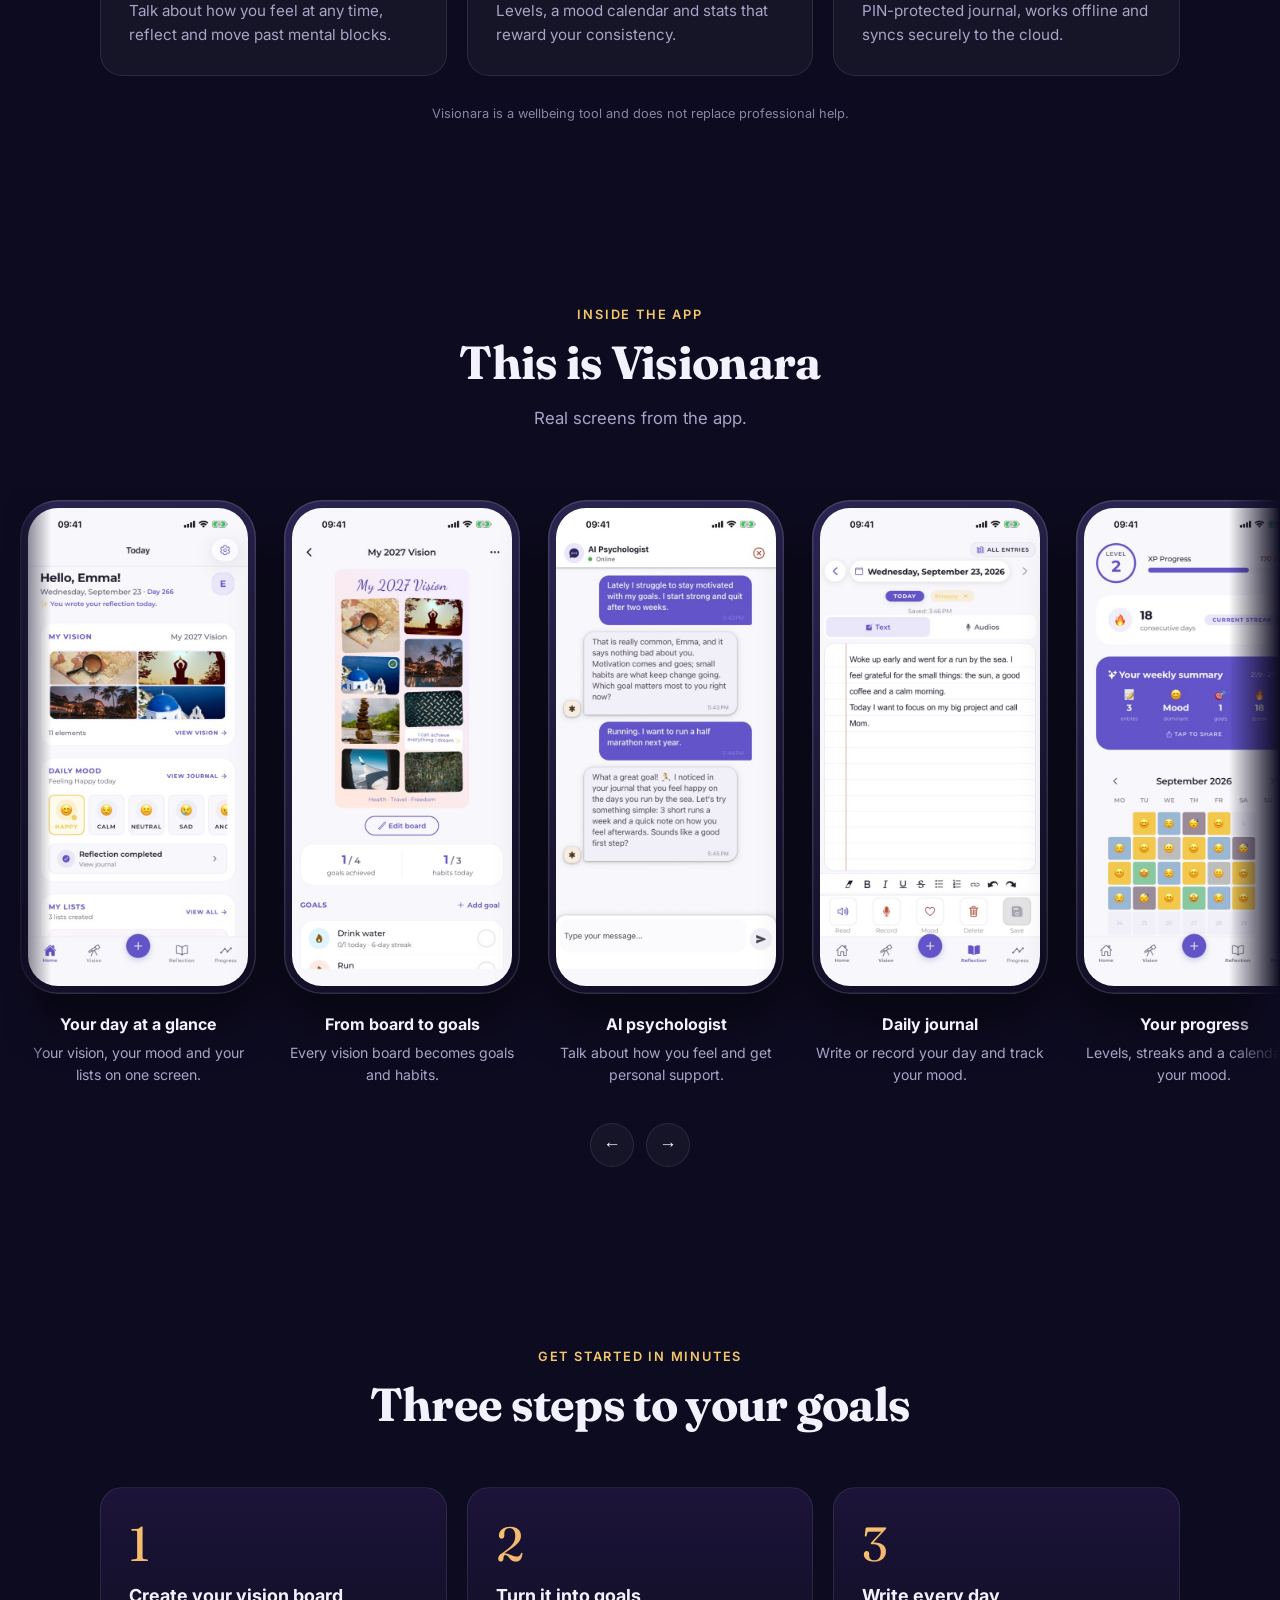
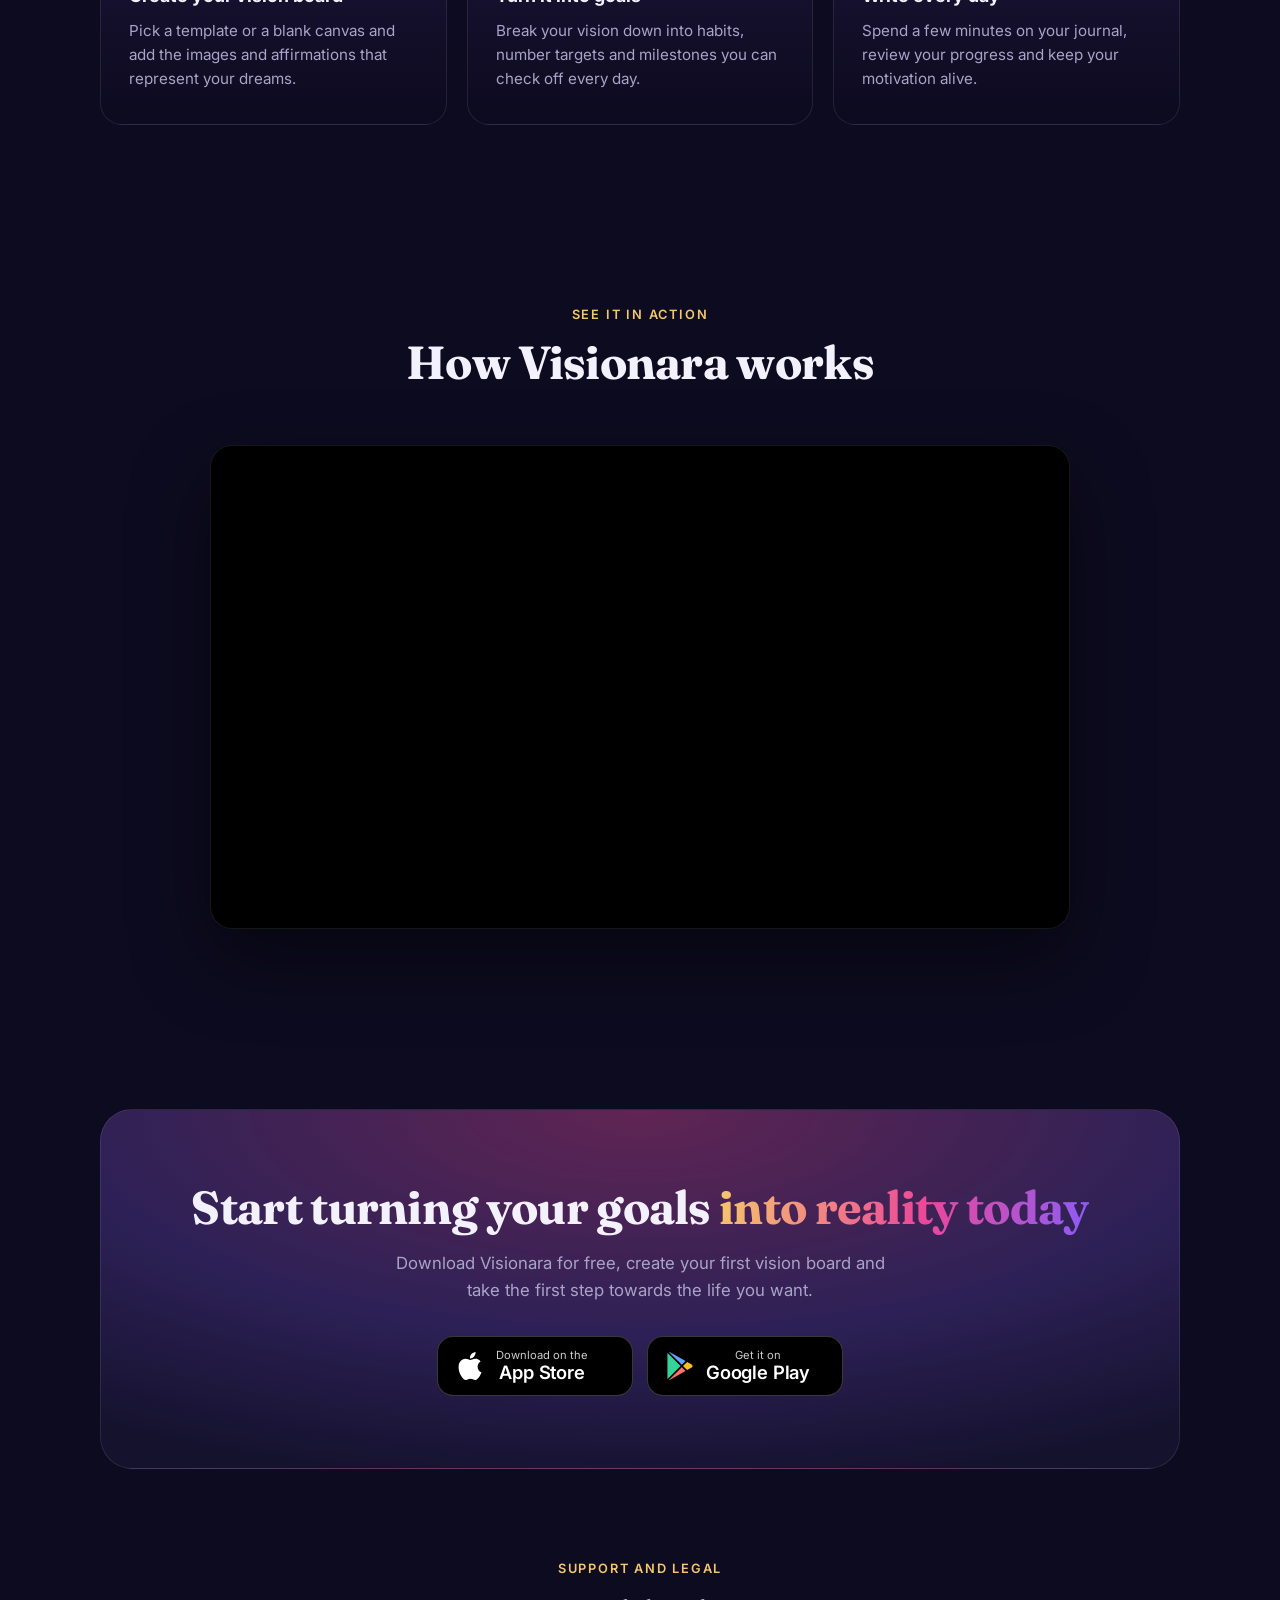
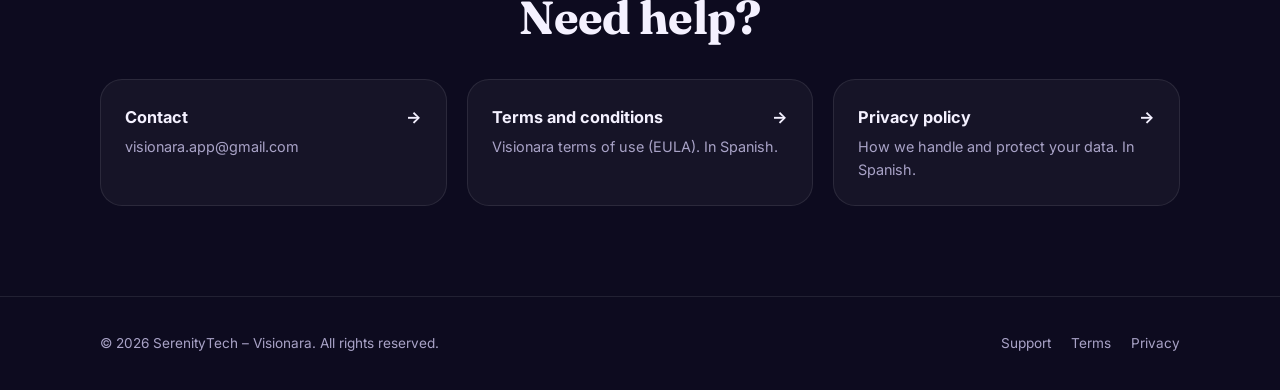
==== commit fdeed49d: "Use the app icon as the header logo Co-Authored-By: Claude Opus 5.5 <noreply@anthropic.com>" ====
--- a/en/index.html
+++ b/en/index.html
@@ -4,12 +4,27 @@
     <meta charset="UTF-8">
     <meta name="viewport" content="width=device-width, initial-scale=1.0">
     <title>Visionara · Vision Board, AI Journal & Goals</title>
+    <link rel="icon" type="image/png" sizes="32x32" href="../assets/icons/icon-32.png">
+    <link rel="icon" type="image/png" sizes="192x192" href="../assets/icons/icon-192.png">
+    <link rel="apple-touch-icon" href="../assets/icons/apple-touch-icon.png">
     <meta name="description" content="Visionara brings together a vision board, an AI journal and a goal tracker. Download it free on iPhone and Android.">
     <meta name="theme-color" content="#0d0b1f">
     <meta property="og:title" content="Visionara · Vision Board AI">
     <meta property="og:description" content="Design your vision board, turn it into real goals and write in your journal every day.">
     <meta property="og:type" content="website">
     <meta property="og:url" content="https://nacho-developer.github.io/visionara-tyc/en/">
+    <meta property="og:site_name" content="Visionara">
+    <meta property="og:locale" content="en_US">
+    <meta property="og:locale:alternate" content="es_ES">
+    <meta property="og:image" content="https://nacho-developer.github.io/visionara-tyc/assets/og-en.jpg">
+    <meta property="og:image:width" content="1200">
+    <meta property="og:image:height" content="630">
+    <meta property="og:image:type" content="image/jpeg">
+    <meta property="og:image:alt" content="Visionara: vision board, AI journal and goals">
+    <meta name="twitter:card" content="summary_large_image">
+    <meta name="twitter:title" content="Visionara · Vision Board AI">
+    <meta name="twitter:description" content="Design your vision board, turn it into real goals and write in your journal every day.">
+    <meta name="twitter:image" content="https://nacho-developer.github.io/visionara-tyc/assets/og-en.jpg">
     <link rel="preconnect" href="https://fonts.googleapis.com">
     <link rel="preconnect" href="https://fonts.gstatic.com" crossorigin>
     <link href="https://fonts.googleapis.com/css2?family=Fraunces:opsz,wght@9..144,500;9..144,700&family=Inter:wght@400;500;600;700&display=swap" rel="stylesheet">
@@ -26,9 +41,7 @@
     <nav>
         <div class="container">
             <a href="#" class="logo">
-                <span class="logo-mark">
-                    <svg width="18" height="18" viewBox="0 0 24 24" fill="#fff" aria-hidden="true"><path d="M12 2l2.4 6.9H22l-6 4.6 2.3 7L12 16.3 5.7 20.5 8 13.5 2 8.9h7.6z"/></svg>
-                </span>
+                <img class="logo-mark" src="../assets/icons/icon-192.png" alt="" width="34" height="34">
                 Visionara
             </a>
             <div class="nav-links">
--- a/assets/styles.css
+++ b/assets/styles.css
@@ -52,9 +52,8 @@
 nav .container { display: flex; align-items: center; justify-content: space-between; height: 68px; }
 .logo { display: flex; align-items: center; gap: 10px; font-weight: 700; font-size: 1.2rem; letter-spacing: -.01em; }
 .logo-mark {
-    width: 34px; height: 34px; border-radius: 10px;
-    background: linear-gradient(135deg, var(--gold), var(--pink), var(--violet));
-    display: grid; place-items: center; box-shadow: 0 6px 20px rgba(236, 72, 153, .35);
+    width: 34px; height: 34px; border-radius: 10px; background: #fff;
+    box-shadow: 0 6px 20px rgba(236, 72, 153, .35);
 }
 .nav-links { display: flex; gap: 28px; font-size: .92rem; color: var(--muted); font-weight: 500; }
 .nav-links a:hover { color: var(--text); }
